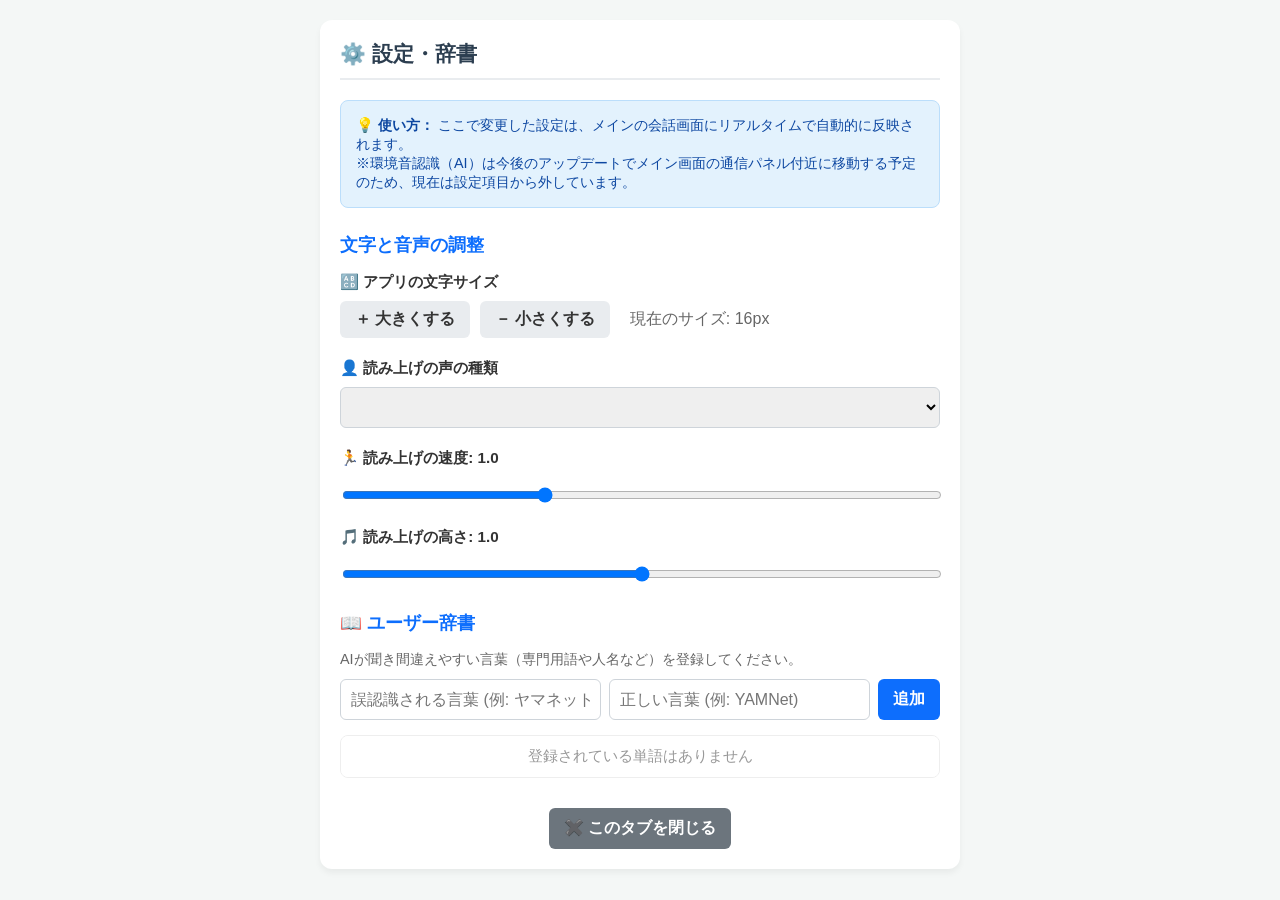
==== settings.html @ 594a6f93 "Add files via upload" ====
<!DOCTYPE html>
<html lang="ja">
<head>
    <meta charset="UTF-8">
    <meta name="viewport" content="width=device-width, initial-scale=1.0, maximum-scale=1.0, user-scalable=no">
    <title>設定・辞書パネル</title>
    <style>
        body { font-family: sans-serif; background-color: #f4f7f6; margin: 0; padding: 20px; color: #333; }
        h1 { font-size: 1.3rem; margin-top: 0; margin-bottom: 20px; color: #2c3e50; border-bottom: 2px solid #e9ecef; padding-bottom: 10px; }
        
        .settings-container { background: white; padding: 20px; border-radius: 12px; box-shadow: 0 4px 6px rgba(0,0,0,0.05); max-width: 600px; margin: 0 auto; }
        
        .info-box { background-color: #e3f2fd; color: #0d47a1; padding: 15px; border-radius: 8px; margin-bottom: 20px; font-size: 0.9em; border: 1px solid #bbdefb; }
        
        .section-title { font-size: 1.1rem; font-weight: bold; color: #0d6efd; margin-top: 25px; margin-bottom: 15px; }
        
        .settings-grid { display: grid; grid-template-columns: 1fr; gap: 20px; margin-bottom: 20px; }
        .settings-item label { font-size: 0.95rem; font-weight: bold; display: block; margin-bottom: 8px; }
        
        input[type="range"] { width: 100%; margin-top: 10px; }
        select, input[type="text"] { width: 100%; box-sizing: border-box; padding: 10px; border: 1px solid #ced4da; border-radius: 6px; font-size: 1em; }
        
        button { background-color: #0d6efd; color: white; border: none; padding: 10px 15px; border-radius: 6px; cursor: pointer; font-size: 1em; font-weight: bold; transition: background-color 0.2s; white-space: nowrap; }
        button:hover { background-color: #0b5ed7; }
        
        .font-btn { background-color: #e9ecef; color: #333; padding: 8px 15px; margin-right: 5px; }
        .font-btn:hover { background-color: #dde2e6; }
        
        .dict-input-row { display: flex; gap: 8px; flex-wrap: wrap; margin-bottom: 15px; }
        .dict-input-row input { flex: 1; min-width: 120px; }
        .dict-list { list-style: none; padding: 0; margin-top: 10px; border: 1px solid #eee; border-radius: 8px; overflow: hidden; }
        .dict-item { display: flex; justify-content: space-between; align-items: center; padding: 10px 15px; border-bottom: 1px solid #eee; font-size: 0.95em; background: white;}
        .dict-item:nth-child(even) { background-color: #fafafa; }
        .dict-item:last-child { border-bottom: none; }
        .dict-delete-btn { background-color: #dc3545; padding: 6px 12px; font-size: 0.85em; border-radius: 6px; }
        .dict-delete-btn:hover { background-color: #c82333; }
        
        /* 環境音トグルデザイン */
        .toggle-switch-label { display: flex; align-items: center; gap: 8px; font-weight: normal; cursor: pointer; }
        .toggle-switch-label input[type="checkbox"] { transform: scale(1.3); cursor: pointer; }
        
        /* 完了メッセージ */
        #saveToast { display: none; background-color: #198754; color: white; text-align: center; padding: 10px; border-radius: 6px; margin-bottom: 20px; font-weight: bold; animation: fadeOut 3s forwards;}
        @keyframes fadeOut { 0% {opacity: 1;} 70% {opacity: 1;} 100% {opacity: 0; display: none;} }
    </style>
</head>
<body>
    <div class="settings-container">
        <h1>⚙️ 設定・辞書</h1>
        
        <div id="saveToast">✅ 設定を保存しました（メイン画面に自動で反映されます）</div>

        <div class="info-box">
            <b>💡 使い方：</b> ここで変更した設定は、メインの会話画面にリアルタイムで自動的に反映されます。<br>
            ※環境音認識（AI）は今後のアップデートでメイン画面の通信パネル付近に移動する予定のため、現在は設定項目から外しています。
        </div>

        <div class="section-title">文字と音声の調整</div>
        <div class="settings-grid">
            <div class="settings-item">
                <label>🔠 アプリの文字サイズ</label>
                <div>
                    <button class="font-btn" onclick="changeFontSize(2)">＋ 大きくする</button>
                    <button class="font-btn" onclick="changeFontSize(-2)">－ 小さくする</button>
                    <span style="margin-left: 10px; color: #666;">現在のサイズ: <span id="currentFontSizeDisplay">16</span>px</span>
                </div>
            </div>

            <div class="settings-item">
                <label for="voiceSelect">👤 読み上げの声の種類</label>
                <select id="voiceSelect"></select>
            </div>

            <div class="settings-item">
                <label for="rateSlider">🏃 読み上げの速度: <span id="rateValue">1.0</span></label>
                <input type="range" id="rateSlider" min="0.5" max="2" value="1" step="0.1">
            </div>

            <div class="settings-item">
                <label for="pitchSlider">🎵 読み上げの高さ: <span id="pitchValue">1.0</span></label>
                <input type="range" id="pitchSlider" min="0" max="2" value="1" step="0.1">
            </div>
        </div>

        <div class="section-title">📖 ユーザー辞書</div>
        <div style="font-size: 0.9em; color: #666; margin-bottom: 10px;">
            AIが聞き間違えやすい言葉（専門用語や人名など）を登録してください。
        </div>
        <div class="dict-input-row">
            <input type="text" id="dictWrong" placeholder="誤認識される言葉 (例: ヤマネット)">
            <input type="text" id="dictCorrect" placeholder="正しい言葉 (例: YAMNet)">
            <button id="addDictBtn">追加</button>
        </div>
        <ul id="dictList" class="dict-list"></ul>
        
        <div style="text-align: center; margin-top: 30px;">
            <button style="background-color: #6c757d;" onclick="window.close()">✖️ このタブを閉じる</button>
        </div>
    </div>

    <script>
        // --- トースト通知 ---
        function showSaveToast() {
            const toast = document.getElementById('saveToast');
            toast.style.display = 'block';
            toast.style.animation = 'none';
            toast.offsetHeight; 
            toast.style.animation = 'fadeOut 3s forwards';
        }

        // --- フォントサイズ ---
        let currentFontSize = parseInt(localStorage.getItem('appFontSize')) || 16;
        document.getElementById('currentFontSizeDisplay').textContent = currentFontSize;
        function changeFontSize(change) {
            currentFontSize += change;
            if(currentFontSize < 12) currentFontSize = 12;
            if(currentFontSize > 32) currentFontSize = 32;
            localStorage.setItem('appFontSize', currentFontSize);
            document.getElementById('currentFontSizeDisplay').textContent = currentFontSize;
            showSaveToast();
        }

        // --- 音声設定 ---
        const synth = window.speechSynthesis;
        const voiceSelect = document.getElementById('voiceSelect');
        const rateSlider = document.getElementById('rateSlider');
        const pitchSlider = document.getElementById('pitchSlider');
        let voices = [];

        function populateVoiceList() {
            voices = synth.getVoices().filter(voice => voice.lang.includes('ja'));
            voiceSelect.innerHTML = '';
            const savedVoiceName = localStorage.getItem('ttsVoice'); 
            let selectedIndex = 0;
            voices.forEach((voice, i) => {
                const option = document.createElement('option');
                option.textContent = voice.name;
                option.value = i;
                if (voice.name === savedVoiceName) selectedIndex = i;
                voiceSelect.appendChild(option);
            });
            if (voices.length > 0) voiceSelect.value = selectedIndex;
        }
        
        populateVoiceList();
        if (speechSynthesis.onvoiceschanged !== undefined) speechSynthesis.onvoiceschanged = populateVoiceList;

        voiceSelect.onchange = () => { 
            if (voices[voiceSelect.value]) {
                localStorage.setItem('ttsVoice', voices[voiceSelect.value].name); 
                showSaveToast();
            }
        };

        if(localStorage.getItem('ttsRate')) {
            rateSlider.value = localStorage.getItem('ttsRate');
            document.getElementById('rateValue').textContent = rateSlider.value;
        }
        rateSlider.oninput = () => { 
            document.getElementById('rateValue').textContent = rateSlider.value; 
            localStorage.setItem('ttsRate', rateSlider.value); 
        };
        rateSlider.onchange = showSaveToast;

        if(localStorage.getItem('ttsPitch')) {
            pitchSlider.value = localStorage.getItem('ttsPitch');
            document.getElementById('pitchValue').textContent = pitchSlider.value;
        }
        pitchSlider.oninput = () => { 
            document.getElementById('pitchValue').textContent = pitchSlider.value; 
            localStorage.setItem('ttsPitch', pitchSlider.value); 
        };
        pitchSlider.onchange = showSaveToast;


        // --- 辞書機能 ---
        let customDictionary = JSON.parse(localStorage.getItem('userDictionary')) || {};
        const dictWrong = document.getElementById('dictWrong');
        const dictCorrect = document.getElementById('dictCorrect');
        const dictList = document.getElementById('dictList');

        function renderDictionary() {
            dictList.innerHTML = '';
            for (const [wrong, correct] of Object.entries(customDictionary)) {
                const li = document.createElement('li');
                li.className = 'dict-item';
                li.innerHTML = `<span><b>${wrong}</b> ➔ ${correct}</span> <button class="dict-delete-btn" onclick="deleteDictWord('${wrong}')">削除</button>`;
                dictList.appendChild(li);
            }
            if(Object.keys(customDictionary).length === 0) {
                dictList.innerHTML = '<li class="dict-item" style="color: #999; justify-content: center;">登録されている単語はありません</li>';
            }
        }

        document.getElementById('addDictBtn').onclick = () => {
            const w = dictWrong.value.trim();
            const c = dictCorrect.value.trim();
            if (w && c) {
                customDictionary[w] = c;
                localStorage.setItem('userDictionary', JSON.stringify(customDictionary));
                renderDictionary();
                dictWrong.value = '';
                dictCorrect.value = '';
                showSaveToast();
            }
        };

        dictCorrect.addEventListener('keypress', (e) => {
            if (e.key === 'Enter') { e.preventDefault(); document.getElementById('addDictBtn').click(); }
        });

        window.deleteDictWord = (wrong) => {
            delete customDictionary[wrong];
            localStorage.setItem('userDictionary', JSON.stringify(customDictionary));
            renderDictionary();
            showSaveToast();
        };

        renderDictionary();

        // --- メイン画面から単語を渡された場合の処理 ---
        // URLの ?addWord=〇〇 を読み取って、入力欄に自動で入れる
        const urlParams = new URLSearchParams(window.location.search);
        const wordToAdd = urlParams.get('addWord');
        if (wordToAdd) {
            dictWrong.value = wordToAdd;
            dictCorrect.focus();
            // URLからクエリパラメータを消してスッキリさせる（リロード時の再追加防止）
            window.history.replaceState({}, document.title, window.location.pathname);
        }
    </script>
</body>
</html>
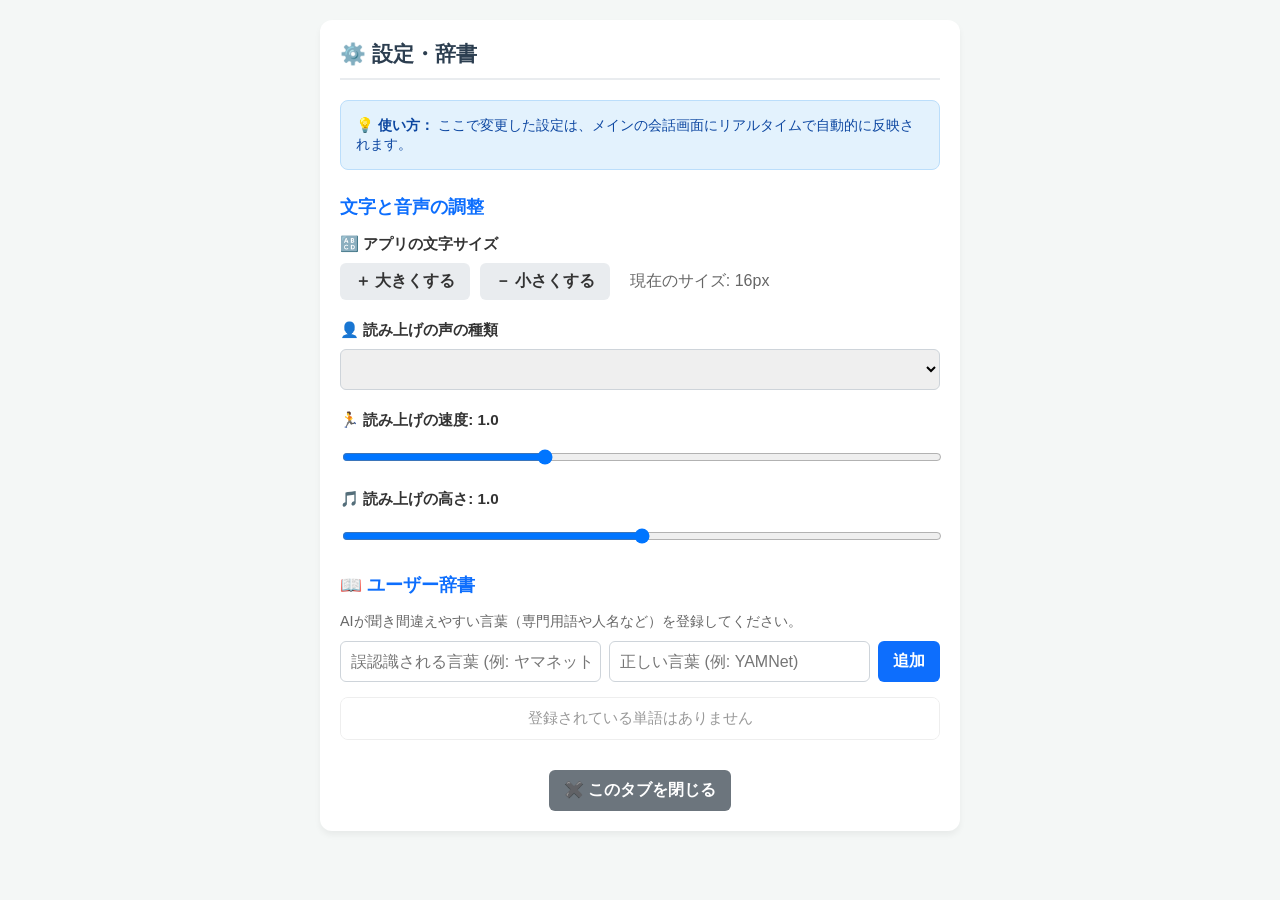
==== commit e37cd58d: "Update settings.html" ====
--- a/settings.html
+++ b/settings.html
@@ -1,3 +1,8 @@
+<!-- ※環境音認識（AI）は今後のアップデートで
+ メイン画面の通信パネル付近に移動する予定のため、
+ 現在は設定項目から外しています。
+ という文言を削除 -->
+
 <!DOCTYPE html>
 <html lang="ja">
 <head>
@@ -52,7 +57,6 @@
 
         <div class="info-box">
             <b>💡 使い方：</b> ここで変更した設定は、メインの会話画面にリアルタイムで自動的に反映されます。<br>
-            ※環境音認識（AI）は今後のアップデートでメイン画面の通信パネル付近に移動する予定のため、現在は設定項目から外しています。
         </div>
 
         <div class="section-title">文字と音声の調整</div>
@@ -230,4 +234,4 @@
         }
     </script>
 </body>
-</html>+</html>
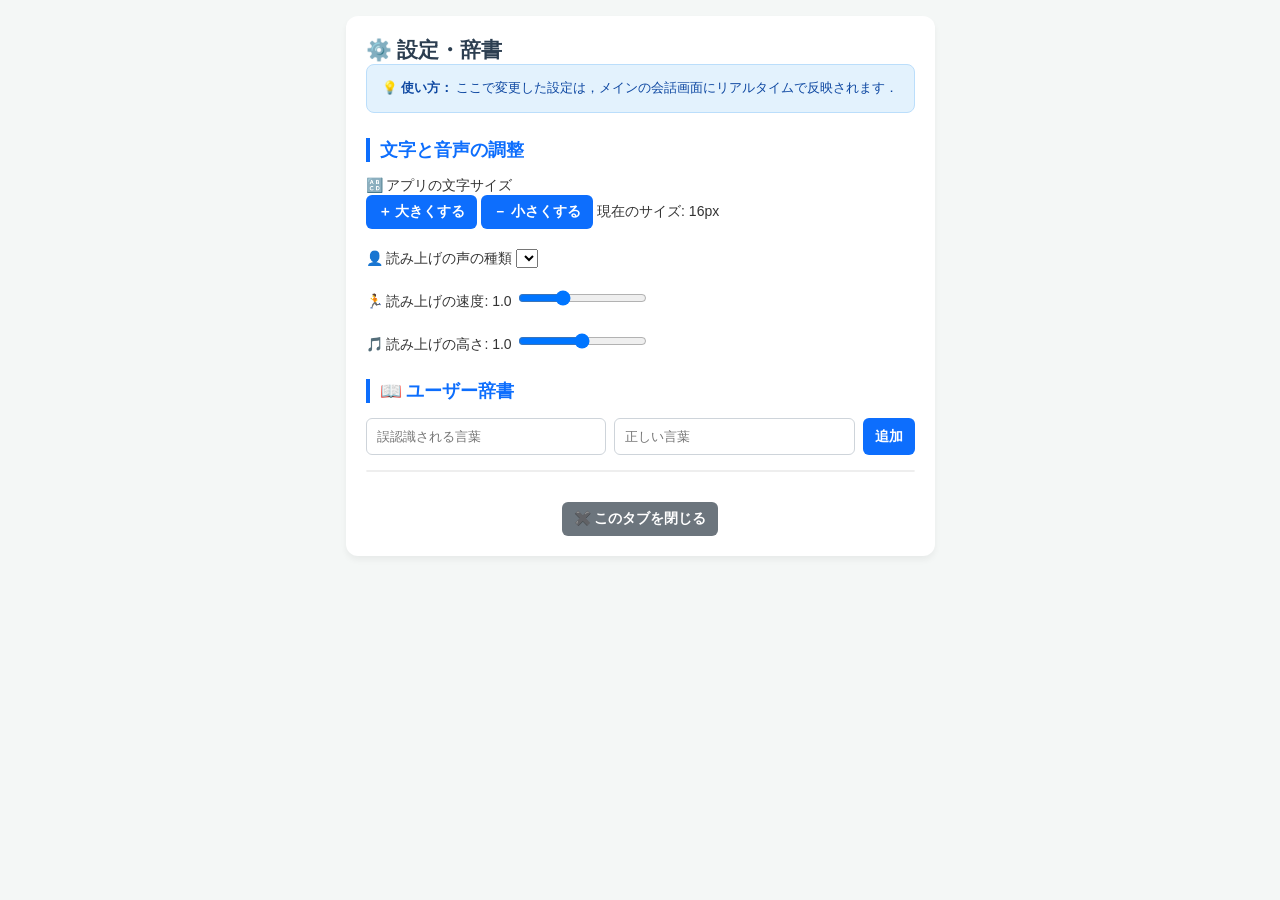
==== commit a801d1cc: "ファイル分割" ====
--- a/settings.html
+++ b/settings.html
@@ -1,237 +1,61 @@
-<!-- ※環境音認識（AI）は今後のアップデートで
- メイン画面の通信パネル付近に移動する予定のため、
- 現在は設定項目から外しています。
- という文言を削除 -->
-
-<!DOCTYPE html>
-<html lang="ja">
-<head>
-    <meta charset="UTF-8">
-    <meta name="viewport" content="width=device-width, initial-scale=1.0, maximum-scale=1.0, user-scalable=no">
-    <title>設定・辞書パネル</title>
-    <style>
-        body { font-family: sans-serif; background-color: #f4f7f6; margin: 0; padding: 20px; color: #333; }
-        h1 { font-size: 1.3rem; margin-top: 0; margin-bottom: 20px; color: #2c3e50; border-bottom: 2px solid #e9ecef; padding-bottom: 10px; }
-        
-        .settings-container { background: white; padding: 20px; border-radius: 12px; box-shadow: 0 4px 6px rgba(0,0,0,0.05); max-width: 600px; margin: 0 auto; }
-        
-        .info-box { background-color: #e3f2fd; color: #0d47a1; padding: 15px; border-radius: 8px; margin-bottom: 20px; font-size: 0.9em; border: 1px solid #bbdefb; }
-        
-        .section-title { font-size: 1.1rem; font-weight: bold; color: #0d6efd; margin-top: 25px; margin-bottom: 15px; }
-        
-        .settings-grid { display: grid; grid-template-columns: 1fr; gap: 20px; margin-bottom: 20px; }
-        .settings-item label { font-size: 0.95rem; font-weight: bold; display: block; margin-bottom: 8px; }
-        
-        input[type="range"] { width: 100%; margin-top: 10px; }
-        select, input[type="text"] { width: 100%; box-sizing: border-box; padding: 10px; border: 1px solid #ced4da; border-radius: 6px; font-size: 1em; }
-        
-        button { background-color: #0d6efd; color: white; border: none; padding: 10px 15px; border-radius: 6px; cursor: pointer; font-size: 1em; font-weight: bold; transition: background-color 0.2s; white-space: nowrap; }
-        button:hover { background-color: #0b5ed7; }
-        
-        .font-btn { background-color: #e9ecef; color: #333; padding: 8px 15px; margin-right: 5px; }
-        .font-btn:hover { background-color: #dde2e6; }
-        
-        .dict-input-row { display: flex; gap: 8px; flex-wrap: wrap; margin-bottom: 15px; }
-        .dict-input-row input { flex: 1; min-width: 120px; }
-        .dict-list { list-style: none; padding: 0; margin-top: 10px; border: 1px solid #eee; border-radius: 8px; overflow: hidden; }
-        .dict-item { display: flex; justify-content: space-between; align-items: center; padding: 10px 15px; border-bottom: 1px solid #eee; font-size: 0.95em; background: white;}
-        .dict-item:nth-child(even) { background-color: #fafafa; }
-        .dict-item:last-child { border-bottom: none; }
-        .dict-delete-btn { background-color: #dc3545; padding: 6px 12px; font-size: 0.85em; border-radius: 6px; }
-        .dict-delete-btn:hover { background-color: #c82333; }
-        
-        /* 環境音トグルデザイン */
-        .toggle-switch-label { display: flex; align-items: center; gap: 8px; font-weight: normal; cursor: pointer; }
-        .toggle-switch-label input[type="checkbox"] { transform: scale(1.3); cursor: pointer; }
-        
-        /* 完了メッセージ */
-        #saveToast { display: none; background-color: #198754; color: white; text-align: center; padding: 10px; border-radius: 6px; margin-bottom: 20px; font-weight: bold; animation: fadeOut 3s forwards;}
-        @keyframes fadeOut { 0% {opacity: 1;} 70% {opacity: 1;} 100% {opacity: 0; display: none;} }
-    </style>
-</head>
-<body>
-    <div class="settings-container">
-        <h1>⚙️ 設定・辞書</h1>
-        
-        <div id="saveToast">✅ 設定を保存しました（メイン画面に自動で反映されます）</div>
-
-        <div class="info-box">
-            <b>💡 使い方：</b> ここで変更した設定は、メインの会話画面にリアルタイムで自動的に反映されます。<br>
-        </div>
-
-        <div class="section-title">文字と音声の調整</div>
-        <div class="settings-grid">
-            <div class="settings-item">
-                <label>🔠 アプリの文字サイズ</label>
-                <div>
-                    <button class="font-btn" onclick="changeFontSize(2)">＋ 大きくする</button>
-                    <button class="font-btn" onclick="changeFontSize(-2)">－ 小さくする</button>
-                    <span style="margin-left: 10px; color: #666;">現在のサイズ: <span id="currentFontSizeDisplay">16</span>px</span>
-                </div>
-            </div>
-
-            <div class="settings-item">
-                <label for="voiceSelect">👤 読み上げの声の種類</label>
-                <select id="voiceSelect"></select>
-            </div>
-
-            <div class="settings-item">
-                <label for="rateSlider">🏃 読み上げの速度: <span id="rateValue">1.0</span></label>
-                <input type="range" id="rateSlider" min="0.5" max="2" value="1" step="0.1">
-            </div>
-
-            <div class="settings-item">
-                <label for="pitchSlider">🎵 読み上げの高さ: <span id="pitchValue">1.0</span></label>
-                <input type="range" id="pitchSlider" min="0" max="2" value="1" step="0.1">
-            </div>
-        </div>
-
-        <div class="section-title">📖 ユーザー辞書</div>
-        <div style="font-size: 0.9em; color: #666; margin-bottom: 10px;">
-            AIが聞き間違えやすい言葉（専門用語や人名など）を登録してください。
-        </div>
-        <div class="dict-input-row">
-            <input type="text" id="dictWrong" placeholder="誤認識される言葉 (例: ヤマネット)">
-            <input type="text" id="dictCorrect" placeholder="正しい言葉 (例: YAMNet)">
-            <button id="addDictBtn">追加</button>
-        </div>
-        <ul id="dictList" class="dict-list"></ul>
-        
-        <div style="text-align: center; margin-top: 30px;">
-            <button style="background-color: #6c757d;" onclick="window.close()">✖️ このタブを閉じる</button>
-        </div>
-    </div>
-
-    <script>
-        // --- トースト通知 ---
-        function showSaveToast() {
-            const toast = document.getElementById('saveToast');
-            toast.style.display = 'block';
-            toast.style.animation = 'none';
-            toast.offsetHeight; 
-            toast.style.animation = 'fadeOut 3s forwards';
-        }
-
-        // --- フォントサイズ ---
-        let currentFontSize = parseInt(localStorage.getItem('appFontSize')) || 16;
-        document.getElementById('currentFontSizeDisplay').textContent = currentFontSize;
-        function changeFontSize(change) {
-            currentFontSize += change;
-            if(currentFontSize < 12) currentFontSize = 12;
-            if(currentFontSize > 32) currentFontSize = 32;
-            localStorage.setItem('appFontSize', currentFontSize);
-            document.getElementById('currentFontSizeDisplay').textContent = currentFontSize;
-            showSaveToast();
-        }
-
-        // --- 音声設定 ---
-        const synth = window.speechSynthesis;
-        const voiceSelect = document.getElementById('voiceSelect');
-        const rateSlider = document.getElementById('rateSlider');
-        const pitchSlider = document.getElementById('pitchSlider');
-        let voices = [];
-
-        function populateVoiceList() {
-            voices = synth.getVoices().filter(voice => voice.lang.includes('ja'));
-            voiceSelect.innerHTML = '';
-            const savedVoiceName = localStorage.getItem('ttsVoice'); 
-            let selectedIndex = 0;
-            voices.forEach((voice, i) => {
-                const option = document.createElement('option');
-                option.textContent = voice.name;
-                option.value = i;
-                if (voice.name === savedVoiceName) selectedIndex = i;
-                voiceSelect.appendChild(option);
-            });
-            if (voices.length > 0) voiceSelect.value = selectedIndex;
-        }
-        
-        populateVoiceList();
-        if (speechSynthesis.onvoiceschanged !== undefined) speechSynthesis.onvoiceschanged = populateVoiceList;
-
-        voiceSelect.onchange = () => { 
-            if (voices[voiceSelect.value]) {
-                localStorage.setItem('ttsVoice', voices[voiceSelect.value].name); 
-                showSaveToast();
-            }
-        };
-
-        if(localStorage.getItem('ttsRate')) {
-            rateSlider.value = localStorage.getItem('ttsRate');
-            document.getElementById('rateValue').textContent = rateSlider.value;
-        }
-        rateSlider.oninput = () => { 
-            document.getElementById('rateValue').textContent = rateSlider.value; 
-            localStorage.setItem('ttsRate', rateSlider.value); 
-        };
-        rateSlider.onchange = showSaveToast;
-
-        if(localStorage.getItem('ttsPitch')) {
-            pitchSlider.value = localStorage.getItem('ttsPitch');
-            document.getElementById('pitchValue').textContent = pitchSlider.value;
-        }
-        pitchSlider.oninput = () => { 
-            document.getElementById('pitchValue').textContent = pitchSlider.value; 
-            localStorage.setItem('ttsPitch', pitchSlider.value); 
-        };
-        pitchSlider.onchange = showSaveToast;
-
-
-        // --- 辞書機能 ---
-        let customDictionary = JSON.parse(localStorage.getItem('userDictionary')) || {};
-        const dictWrong = document.getElementById('dictWrong');
-        const dictCorrect = document.getElementById('dictCorrect');
-        const dictList = document.getElementById('dictList');
-
-        function renderDictionary() {
-            dictList.innerHTML = '';
-            for (const [wrong, correct] of Object.entries(customDictionary)) {
-                const li = document.createElement('li');
-                li.className = 'dict-item';
-                li.innerHTML = `<span><b>${wrong}</b> ➔ ${correct}</span> <button class="dict-delete-btn" onclick="deleteDictWord('${wrong}')">削除</button>`;
-                dictList.appendChild(li);
-            }
-            if(Object.keys(customDictionary).length === 0) {
-                dictList.innerHTML = '<li class="dict-item" style="color: #999; justify-content: center;">登録されている単語はありません</li>';
-            }
-        }
-
-        document.getElementById('addDictBtn').onclick = () => {
-            const w = dictWrong.value.trim();
-            const c = dictCorrect.value.trim();
-            if (w && c) {
-                customDictionary[w] = c;
-                localStorage.setItem('userDictionary', JSON.stringify(customDictionary));
-                renderDictionary();
-                dictWrong.value = '';
-                dictCorrect.value = '';
-                showSaveToast();
-            }
-        };
-
-        dictCorrect.addEventListener('keypress', (e) => {
-            if (e.key === 'Enter') { e.preventDefault(); document.getElementById('addDictBtn').click(); }
-        });
-
-        window.deleteDictWord = (wrong) => {
-            delete customDictionary[wrong];
-            localStorage.setItem('userDictionary', JSON.stringify(customDictionary));
-            renderDictionary();
-            showSaveToast();
-        };
-
-        renderDictionary();
-
-        // --- メイン画面から単語を渡された場合の処理 ---
-        // URLの ?addWord=〇〇 を読み取って、入力欄に自動で入れる
-        const urlParams = new URLSearchParams(window.location.search);
-        const wordToAdd = urlParams.get('addWord');
-        if (wordToAdd) {
-            dictWrong.value = wordToAdd;
-            dictCorrect.focus();
-            // URLからクエリパラメータを消してスッキリさせる（リロード時の再追加防止）
-            window.history.replaceState({}, document.title, window.location.pathname);
-        }
-    </script>
-</body>
-</html>
+<!DOCTYPE html>
+<html lang="ja">
+<head>
+    <meta charset="UTF-8">
+    <meta name="viewport" content="width=device-width, initial-scale=1.0, maximum-scale=1.0, user-scalable=no">
+    <title>設定・辞書パネル</title>
+    <link rel="stylesheet" href="css/style.css">
+</head>
+<body>
+    <div class="settings-container">
+        <h1>⚙️ 設定・辞書</h1>
+        
+        <div id="saveToast">✅ 設定を保存しました</div>
+
+        <div class="info-box">
+            <b>💡 使い方：</b> ここで変更した設定は，メインの会話画面にリアルタイムで反映されます．
+        </div>
+
+        <div class="section-title">文字と音声の調整</div>
+        <div class="settings-grid">
+            <div class="settings-item">
+                <label>🔠 アプリの文字サイズ</label>
+                <div>
+                    <button class="font-btn" id="fontIncreaseBtn">＋ 大きくする</button>
+                    <button class="font-btn" id="fontDecreaseBtn">－ 小さくする</button>
+                    <span class="font-display-text">現在のサイズ: <span id="currentFontSizeDisplay">16</span>px</span>
+                </div>
+            </div>
+
+            <div class="settings-item">
+                <label for="voiceSelect">👤 読み上げの声の種類</label>
+                <select id="voiceSelect"></select>
+            </div>
+
+            <div class="settings-item">
+                <label for="rateSlider">🏃 読み上げの速度: <span id="rateValue">1.0</span></label>
+                <input type="range" id="rateSlider" min="0.5" max="2" value="1" step="0.1">
+            </div>
+
+            <div class="settings-item">
+                <label for="pitchSlider">🎵 読み上げの高さ: <span id="pitchValue">1.0</span></label>
+                <input type="range" id="pitchSlider" min="0" max="2" value="1" step="0.1">
+            </div>
+        </div>
+
+        <div class="section-title">📖 ユーザー辞書</div>
+        <div class="dict-input-row">
+            <input type="text" id="dictWrong" placeholder="誤認識される言葉">
+            <input type="text" id="dictCorrect" placeholder="正しい言葉">
+            <button id="addDictBtn">追加</button>
+        </div>
+        <ul id="dictList" class="dict-list"></ul>
+        
+        <div class="settings-footer">
+            <button class="close-btn" onclick="window.close()">✖️ このタブを閉じる</button>
+        </div>
+    </div>
+
+    <script src="js/settings.js"></script>
+</body>
+</html>
--- a/css/style.css
+++ b/css/style.css
@@ -0,0 +1,59 @@
+/* --- 共通変数 --- */
+:root { --font-size: 14px; }
+
+/* --- 基本スタイル --- */
+body { font-family: sans-serif; background-color: #f4f7f6; margin: 0; padding: 6px; font-size: var(--font-size); color: #333; display: flex; flex-direction: column; height: 100dvh; box-sizing: border-box; overflow: hidden; }
+.header { display: flex; justify-content: space-between; align-items: center; flex-shrink: 0; margin-bottom: 10px; }
+h1 { font-size: 1.3rem; margin: 0; color: #2c3e50; }
+button { background-color: #0d6efd; color: white; border: none; padding: 8px 12px; border-radius: 6px; cursor: pointer; font-size: 1em; font-weight: bold; transition: background-color 0.2s; white-space: nowrap; }
+button:hover { background-color: #0b5ed7; }
+
+/* --- 通信パネル --- */
+.sync-panel { background: #e3f2fd; padding: 10px 12px; border-radius: 8px; border: 1px solid #bbdefb; flex-shrink: 0; width: 230px; box-sizing: border-box; overflow-y: auto; max-height: 100%; }
+.sync-id { font-weight: bold; font-size: 1.1em; letter-spacing: 1px; color: #1565c0; user-select: all; cursor: pointer; }
+.invite-btn { background-color: #6c757d; padding: 4px 8px; font-size: 0.85em; margin-left: 5px; color: white; border: none; border-radius: 4px; }
+#syncStatusSummary { display: block; font-size: 0.85em; color: #555; margin-top: 4px; padding-left: 28px; }
+
+/* --- 会話ノートエリア --- */
+.chat-container { background: white; padding: 13px; border-radius: 12px; box-shadow: 0 4px 6px rgba(0,0,0,0.05); display: flex; flex-direction: column; flex-grow: 1; min-height: 0; }
+.chat-header { display: flex; justify-content: space-between; align-items: center; border-bottom: 2px solid #e9ecef; padding-bottom: 8px; margin-bottom: 10px; flex-wrap: wrap; gap: 5px;}
+.chat-textarea { flex-grow: 1; width: 100%; box-sizing: border-box; padding: 12px; margin-bottom: 5px; border: 1px solid #ced4da; border-radius: 6px; background-color: #f0f4f8; overflow-y: auto; display: flex; flex-direction: column; gap: 8px; }
+
+/* --- 吹き出しデザイン --- */
+.msg-row { display: flex; width: 100%; }
+.msg-row.right { justify-content: flex-end; }
+.msg-row.left { justify-content: flex-start; }
+.msg-wrapper { display: flex; flex-direction: column; max-width: 80%; }
+.msg-name { font-size: 0.75em; color: #666; margin-bottom: 4px; font-weight: bold; }
+.msg-bubble { padding: 6px 10px; border-radius: 16px; box-shadow: 0 1px 2px rgba(0,0,0,0.1); position: relative; }
+.msg-row.right .msg-bubble { border-top-right-radius: 2px; }
+.msg-row.left .msg-bubble { border-top-left-radius: 2px; }
+
+/* --- ハイライト・インジケーター --- */
+.tts-highlight-word { background-color: #ffeb3b; color: #000; font-weight: bold; border-radius: 4px; padding: 2px 2px; border-bottom: 2px solid #fbc02d; }
+.listening-active { background-color: #e8f5e9 !important; color: #2e7d32 !important; border: 2px solid #4caf50 !important; animation: pulse-light 1.5s infinite; }
+@keyframes pulse-light { 0% { box-shadow: 0 0 0 0 rgba(76, 175, 80, 0.4); } 70% { box-shadow: 0 0 0 10px rgba(76, 175, 80, 0); } 100% { box-shadow: 0 0 0 0 rgba(76, 175, 80, 0); } }
+
+/* --- レイアウト構造 --- */
+.main-wrapper { display: flex; flex-direction: row; flex-grow: 1; gap: 15px; min-height: 0; width: 100%; }
+
+@media (max-width: 768px) {
+    .main-wrapper { flex-direction: column; gap: 10px; }
+    .sync-panel { width: 100%; height: auto; }
+    #syncStatusSummary { display: inline; margin-top: 0; padding-left: 8px; }
+}
+
+/* --- 設定画面専用の追加スタイル --- */
+.settings-container { background: white; padding: 20px; border-radius: 12px; max-width: 600px; margin: 10px auto; box-shadow: 0 4px 6px rgba(0,0,0,0.05); }
+.info-box { background-color: #e3f2fd; color: #0d47a1; padding: 15px; border-radius: 8px; margin-bottom: 20px; font-size: 0.9em; border: 1px solid #bbdefb; }
+.section-title { font-size: 1.1rem; font-weight: bold; color: #0d6efd; margin: 25px 0 15px; border-left: 4px solid; padding-left: 10px; }
+.settings-grid { display: flex; flex-direction: column; gap: 20px; }
+.dict-input-row { display: flex; gap: 8px; margin-bottom: 15px; }
+.dict-input-row input { flex: 1; padding: 10px; border: 1px solid #ced4da; border-radius: 6px; }
+.dict-list { list-style: none; padding: 0; border: 1px solid #eee; border-radius: 8px; }
+.dict-item { display: flex; justify-content: space-between; align-items: center; padding: 10px 15px; border-bottom: 1px solid #eee; }
+.dict-item.no-data { color: #999; justify-content: center; }
+.dict-delete-btn { background-color: #dc3545; font-size: 0.85em; }
+#saveToast { display: none; background-color: #198754; color: white; text-align: center; padding: 10px; border-radius: 6px; margin-bottom: 15px; font-weight: bold; }
+.settings-footer { text-align: center; margin-top: 30px; }
+.close-btn { background-color: #6c757d; }
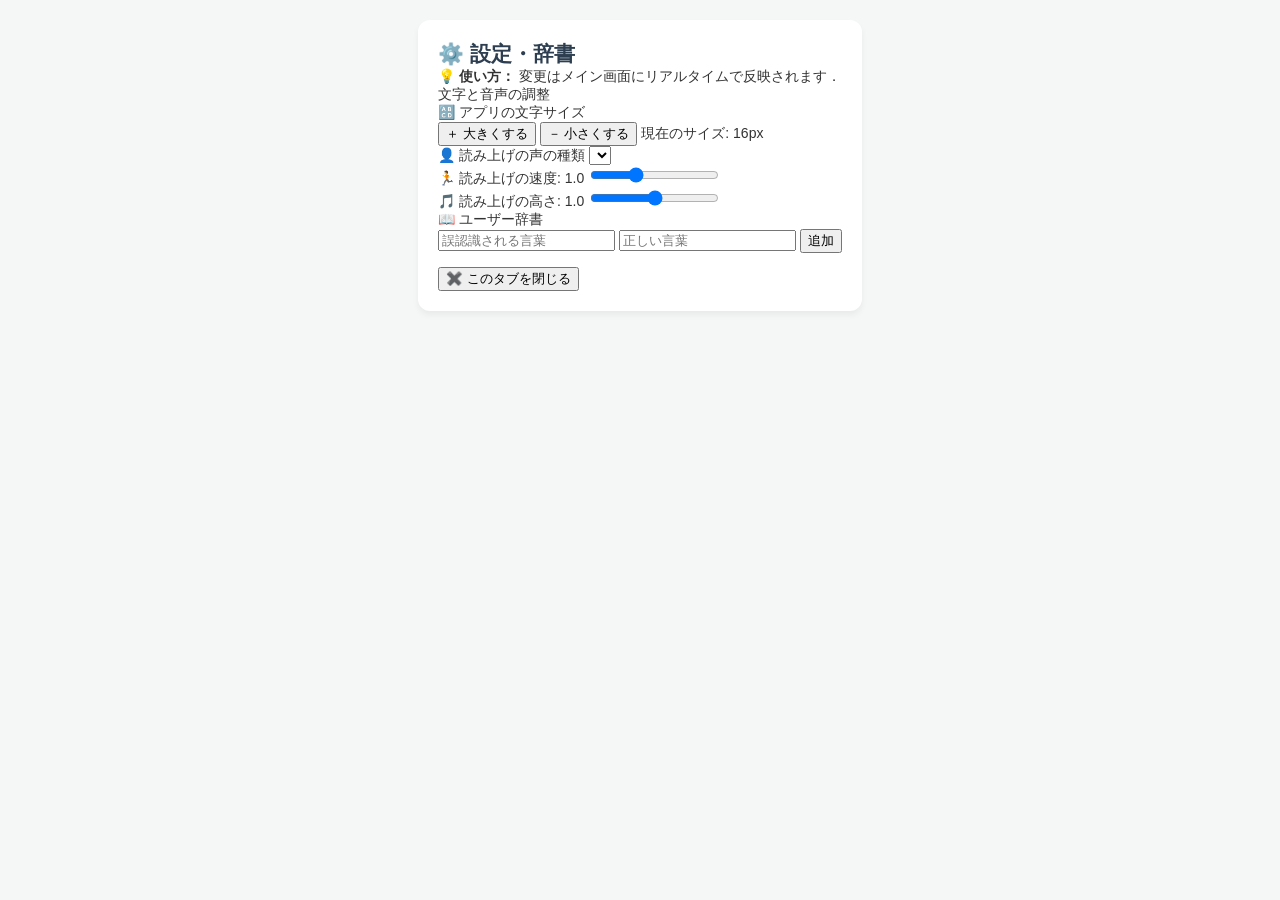
==== commit f6e7ddfd: "ファイル分割" ====
--- a/settings.html
+++ b/settings.html
@@ -6,24 +6,23 @@
     <title>設定・辞書パネル</title>
     <link rel="stylesheet" href="css/style.css">
 </head>
-<body>
+<body class="settings-body">
     <div class="settings-container">
         <h1>⚙️ 設定・辞書</h1>
-        
         <div id="saveToast">✅ 設定を保存しました</div>
 
         <div class="info-box">
-            <b>💡 使い方：</b> ここで変更した設定は，メインの会話画面にリアルタイムで反映されます．
+            <b>💡 使い方：</b> 変更はメイン画面にリアルタイムで反映されます．
         </div>
 
         <div class="section-title">文字と音声の調整</div>
         <div class="settings-grid">
             <div class="settings-item">
                 <label>🔠 アプリの文字サイズ</label>
-                <div>
+                <div class="font-controls">
                     <button class="font-btn" id="fontIncreaseBtn">＋ 大きくする</button>
                     <button class="font-btn" id="fontDecreaseBtn">－ 小さくする</button>
-                    <span class="font-display-text">現在のサイズ: <span id="currentFontSizeDisplay">16</span>px</span>
+                    <span class="font-status">現在のサイズ: <span id="currentFontSizeDisplay">16</span>px</span>
                 </div>
             </div>
 
@@ -55,7 +54,6 @@
             <button class="close-btn" onclick="window.close()">✖️ このタブを閉じる</button>
         </div>
     </div>
-
     <script src="js/settings.js"></script>
 </body>
 </html>
--- a/css/style.css
+++ b/css/style.css
@@ -1,59 +1,54 @@
-/* --- 共通変数 --- */
 :root { --font-size: 14px; }
 
-/* --- 基本スタイル --- */
 body { font-family: sans-serif; background-color: #f4f7f6; margin: 0; padding: 6px; font-size: var(--font-size); color: #333; display: flex; flex-direction: column; height: 100dvh; box-sizing: border-box; overflow: hidden; }
+
+/* ヘッダー */
 .header { display: flex; justify-content: space-between; align-items: center; flex-shrink: 0; margin-bottom: 10px; }
 h1 { font-size: 1.3rem; margin: 0; color: #2c3e50; }
-button { background-color: #0d6efd; color: white; border: none; padding: 8px 12px; border-radius: 6px; cursor: pointer; font-size: 1em; font-weight: bold; transition: background-color 0.2s; white-space: nowrap; }
-button:hover { background-color: #0b5ed7; }
+.settings-link-btn { background-color: #424649; color: white; text-decoration: none; padding: 6px 12px; border-radius: 6px; font-size: 0.85em; font-weight: bold; }
 
-/* --- 通信パネル --- */
-.sync-panel { background: #e3f2fd; padding: 10px 12px; border-radius: 8px; border: 1px solid #bbdefb; flex-shrink: 0; width: 230px; box-sizing: border-box; overflow-y: auto; max-height: 100%; }
-.sync-id { font-weight: bold; font-size: 1.1em; letter-spacing: 1px; color: #1565c0; user-select: all; cursor: pointer; }
-.invite-btn { background-color: #6c757d; padding: 4px 8px; font-size: 0.85em; margin-left: 5px; color: white; border: none; border-radius: 4px; }
-#syncStatusSummary { display: block; font-size: 0.85em; color: #555; margin-top: 4px; padding-left: 28px; }
+/* レイアウト */
+.main-wrapper { display: flex; flex-direction: row; flex-grow: 1; gap: 15px; min-height: 0; width: 100%; }
 
-/* --- 会話ノートエリア --- */
+/* 通信パネル */
+.sync-panel { background: #e3f2fd; padding: 10px 12px; border-radius: 8px; border: 1px solid #bbdefb; flex-shrink: 0; width: 230px; box-sizing: border-box; overflow-y: auto; }
+.sync-id { font-weight: bold; font-size: 1.1em; color: #1565c0; word-break: break-all; margin-bottom: 10px; }
+.invite-btn { background-color: #6c757d; color: white; border: none; padding: 6px 4px; border-radius: 4px; font-size: 0.85em; flex: 1; cursor: pointer; }
+.sync-content { margin-top: 15px; border-top: 1px dashed #bbdefb; padding-top: 15px; }
+.status-text { font-size: 0.8em; color: #555; margin-top: 15px; text-align: center; }
+
+/* チャットエリア */
 .chat-container { background: white; padding: 13px; border-radius: 12px; box-shadow: 0 4px 6px rgba(0,0,0,0.05); display: flex; flex-direction: column; flex-grow: 1; min-height: 0; }
-.chat-header { display: flex; justify-content: space-between; align-items: center; border-bottom: 2px solid #e9ecef; padding-bottom: 8px; margin-bottom: 10px; flex-wrap: wrap; gap: 5px;}
-.chat-textarea { flex-grow: 1; width: 100%; box-sizing: border-box; padding: 12px; margin-bottom: 5px; border: 1px solid #ced4da; border-radius: 6px; background-color: #f0f4f8; overflow-y: auto; display: flex; flex-direction: column; gap: 8px; }
+.chat-header { display: flex; justify-content: space-between; align-items: center; border-bottom: 2px solid #e9ecef; padding-bottom: 8px; margin-bottom: 10px; flex-wrap: wrap; gap: 5px; }
+.header-left { display: flex; align-items: center; gap: 15px; }
+.env-toggle { font-size: 0.85em; background: #fff3e0; padding: 4px 10px; border-radius: 20px; border: 1px solid #ffcc80; color: #e65100; cursor: pointer; }
+.chat-textarea { flex-grow: 1; width: 100%; padding: 12px; background-color: #f0f4f8; border: 1px solid #ced4da; border-radius: 6px; overflow-y: auto; display: flex; flex-direction: column; gap: 8px; }
 
-/* --- 吹き出しデザイン --- */
+/* 吹き出し */
 .msg-row { display: flex; width: 100%; }
 .msg-row.right { justify-content: flex-end; }
 .msg-row.left { justify-content: flex-start; }
 .msg-wrapper { display: flex; flex-direction: column; max-width: 80%; }
 .msg-name { font-size: 0.75em; color: #666; margin-bottom: 4px; font-weight: bold; }
-.msg-bubble { padding: 6px 10px; border-radius: 16px; box-shadow: 0 1px 2px rgba(0,0,0,0.1); position: relative; }
+.msg-bubble { padding: 6px 10px; border-radius: 16px; box-shadow: 0 1px 2px rgba(0,0,0,0.1); }
 .msg-row.right .msg-bubble { border-top-right-radius: 2px; }
 .msg-row.left .msg-bubble { border-top-left-radius: 2px; }
 
-/* --- ハイライト・インジケーター --- */
-.tts-highlight-word { background-color: #ffeb3b; color: #000; font-weight: bold; border-radius: 4px; padding: 2px 2px; border-bottom: 2px solid #fbc02d; }
+/* 入力エリア */
+.input-row { display: flex; gap: 8px; align-items: flex-end; flex-shrink: 0; flex-wrap: wrap; }
+textarea#ttsInput { flex-grow: 1; resize: none; padding: 10px; border-radius: 6px; border: 1px solid #ced4da; font-size: 1em; }
 .listening-active { background-color: #e8f5e9 !important; color: #2e7d32 !important; border: 2px solid #4caf50 !important; animation: pulse-light 1.5s infinite; }
-@keyframes pulse-light { 0% { box-shadow: 0 0 0 0 rgba(76, 175, 80, 0.4); } 70% { box-shadow: 0 0 0 10px rgba(76, 175, 80, 0); } 100% { box-shadow: 0 0 0 0 rgba(76, 175, 80, 0); } }
 
-/* --- レイアウト構造 --- */
-.main-wrapper { display: flex; flex-direction: row; flex-grow: 1; gap: 15px; min-height: 0; width: 100%; }
+/* 設定画面専用 */
+.settings-body { overflow: auto; padding: 20px; }
+.settings-container { background: white; padding: 20px; border-radius: 12px; max-width: 600px; margin: 0 auto; box-shadow: 0 4px 6px rgba(0,0,0,0.05); }
+.dict-item { display: flex; justify-content: space-between; align-items: center; padding: 10px; border-bottom: 1px solid #eee; }
+#saveToast { display: none; background-color: #198754; color: white; padding: 10px; border-radius: 6px; margin-bottom: 15px; text-align: center; }
 
+/* レスポンシブ */
 @media (max-width: 768px) {
-    .main-wrapper { flex-direction: column; gap: 10px; }
-    .sync-panel { width: 100%; height: auto; }
-    #syncStatusSummary { display: inline; margin-top: 0; padding-left: 8px; }
+    .main-wrapper { flex-direction: column; }
+    .sync-panel { width: 100%; }
 }
 
-/* --- 設定画面専用の追加スタイル --- */
-.settings-container { background: white; padding: 20px; border-radius: 12px; max-width: 600px; margin: 10px auto; box-shadow: 0 4px 6px rgba(0,0,0,0.05); }
-.info-box { background-color: #e3f2fd; color: #0d47a1; padding: 15px; border-radius: 8px; margin-bottom: 20px; font-size: 0.9em; border: 1px solid #bbdefb; }
-.section-title { font-size: 1.1rem; font-weight: bold; color: #0d6efd; margin: 25px 0 15px; border-left: 4px solid; padding-left: 10px; }
-.settings-grid { display: flex; flex-direction: column; gap: 20px; }
-.dict-input-row { display: flex; gap: 8px; margin-bottom: 15px; }
-.dict-input-row input { flex: 1; padding: 10px; border: 1px solid #ced4da; border-radius: 6px; }
-.dict-list { list-style: none; padding: 0; border: 1px solid #eee; border-radius: 8px; }
-.dict-item { display: flex; justify-content: space-between; align-items: center; padding: 10px 15px; border-bottom: 1px solid #eee; }
-.dict-item.no-data { color: #999; justify-content: center; }
-.dict-delete-btn { background-color: #dc3545; font-size: 0.85em; }
-#saveToast { display: none; background-color: #198754; color: white; text-align: center; padding: 10px; border-radius: 6px; margin-bottom: 15px; font-weight: bold; }
-.settings-footer { text-align: center; margin-top: 30px; }
-.close-btn { background-color: #6c757d; }+@keyframes pulse-light { 0% { box-shadow: 0 0 0 0 rgba(76, 175, 80, 0.4); } 70% { box-shadow: 0 0 0 10px rgba(76, 175, 80, 0); } 100% { box-shadow: 0 0 0 0 rgba(76, 175, 80, 0); } }
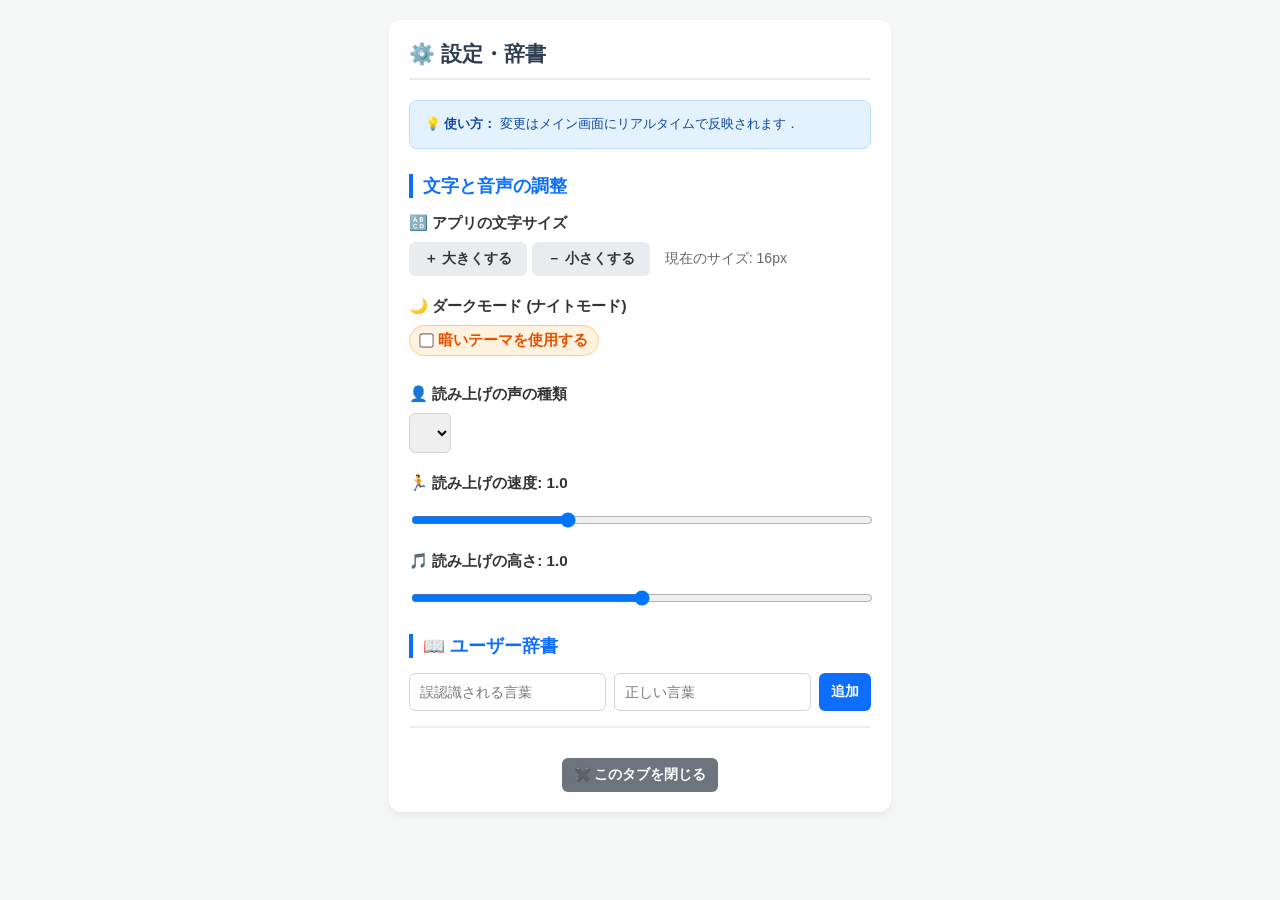
==== commit 83467b06: "ダークモード" ====
--- a/settings.html
+++ b/settings.html
@@ -24,6 +24,13 @@
                     <button class="font-btn" id="fontDecreaseBtn">－ 小さくする</button>
                     <span class="font-status">現在のサイズ: <span id="currentFontSizeDisplay">16</span>px</span>
                 </div>
+            </div>
+
+            <div class="settings-item">
+                <label>🌙 ダークモード (ナイトモード)</label>
+                <label class="env-toggle" style="display: inline-flex;">
+                    <input type="checkbox" id="darkModeToggle"> 暗いテーマを使用する
+                </label>
             </div>
 
             <div class="settings-item">
--- a/css/style.css
+++ b/css/style.css
@@ -1,54 +1,195 @@
+/* =========================================
+   共通変数・リセット
+========================================= */
 :root { --font-size: 14px; }
+body { font-family: sans-serif; background-color: #f4f7f6; -webkit-text-size-adjust: 100%; text-size-adjust: 100%; margin: 0; padding: 6px; font-size: var(--font-size); color: #333; display: flex; flex-direction: column; height: 100dvh; box-sizing: border-box; overflow: hidden; }
 
-body { font-family: sans-serif; background-color: #f4f7f6; margin: 0; padding: 6px; font-size: var(--font-size); color: #333; display: flex; flex-direction: column; height: 100dvh; box-sizing: border-box; overflow: hidden; }
+h1 { font-size: 1.3rem; margin: 0; color: #2c3e50; }
+h2 { font-size: 1.1rem; margin: 0; }
 
-/* ヘッダー */
+/* =========================================
+   共通ボタンデザイン
+========================================= */
+button { background-color: #0d6efd; color: white; border: none; padding: 8px 12px; border-radius: 6px; cursor: pointer; font-size: 1em; font-weight: bold; transition: background-color 0.2s; white-space: nowrap; }
+button:hover { background-color: #0b5ed7; }
+input[type="text"], select { box-sizing: border-box; padding: 10px; border: 1px solid #ced4da; border-radius: 6px; font-size: 1em; }
+
+/* 特殊ボタン色 */
+.action-btn { background-color: #198754; padding: 6px 12px; font-size: 0.85em; }
+.action-btn:hover { background-color: #157347; }
+.clear-btn { background-color: #6c757d; padding: 6px 12px; font-size: 0.85em; }
+.clear-btn:hover { background-color: #5a6268; }
+.stop-btn { background-color: #dc3545; }
+.stop-btn:hover { background-color: #c82333; }
+.wait-btn { background-color: #ff9800; }
+.wait-btn:hover { background-color: #f57c00; }
+.wait-btn.active { background-color: #d32f2f; }
+
+/* =========================================
+   メイン画面レイアウト
+========================================= */
 .header { display: flex; justify-content: space-between; align-items: center; flex-shrink: 0; margin-bottom: 10px; }
-h1 { font-size: 1.3rem; margin: 0; color: #2c3e50; }
-.settings-link-btn { background-color: #424649; color: white; text-decoration: none; padding: 6px 12px; border-radius: 6px; font-size: 0.85em; font-weight: bold; }
-
-/* レイアウト */
+.settings-link-btn { background-color: #424649; color: white; text-decoration: none; padding: 6px 12px; border-radius: 6px; font-size: 0.85em; font-weight: bold; display: inline-block; }
+.settings-link-btn:hover { background-color: #212529; }
 .main-wrapper { display: flex; flex-direction: row; flex-grow: 1; gap: 15px; min-height: 0; width: 100%; }
 
-/* 通信パネル */
-.sync-panel { background: #e3f2fd; padding: 10px 12px; border-radius: 8px; border: 1px solid #bbdefb; flex-shrink: 0; width: 230px; box-sizing: border-box; overflow-y: auto; }
-.sync-id { font-weight: bold; font-size: 1.1em; color: #1565c0; word-break: break-all; margin-bottom: 10px; }
-.invite-btn { background-color: #6c757d; color: white; border: none; padding: 6px 4px; border-radius: 4px; font-size: 0.85em; flex: 1; cursor: pointer; }
+/* =========================================
+   左側：通信パネル
+========================================= */
+.sync-panel { background: #e3f2fd; padding: 10px 12px; border-radius: 8px; border: 1px solid #bbdefb; flex-shrink: 0; width: 230px; box-sizing: border-box; overflow-y: auto; max-height: 100%; }
+.sync-id { font-weight: bold; font-size: 1.1em; letter-spacing: 1px; color: #1565c0; user-select: all; cursor: pointer; margin-bottom: 10px; word-break: break-all; }
+.invite-btn { background-color: #6c757d; padding: 6px 4px; font-size: 0.85em; color: white; border: none; border-radius: 4px; cursor: pointer; flex: 1; margin: 0;}
+.invite-btn:hover { background-color: #5a6268; }
+.sync-summary { line-height: 1.4; cursor: pointer; font-weight: bold; }
+#syncStatusSummary { display: block; font-size: 0.85em; font-weight: normal; color: #555; margin-top: 4px; padding-left: 28px; }
 .sync-content { margin-top: 15px; border-top: 1px dashed #bbdefb; padding-top: 15px; }
-.status-text { font-size: 0.8em; color: #555; margin-top: 15px; text-align: center; }
+.my-id-area { margin-bottom: 15px; }
+.my-id-area .label { font-size: 0.9em; color: #555; }
+.btn-group { display: flex; gap: 5px; }
+.connect-area { display: flex; flex-direction: column; gap: 10px; }
+.connect-area input { width: 100%; padding: 8px; }
+.connect-area button { width: 100%; padding: 10px; font-size: 1em; }
+.status-text { width: 100%; font-size: 0.8em; color: #555; margin-top: 15px; text-align: center; }
+#qrContainer { display: none; width: 100%; margin-top: 10px; padding: 15px; background: white; border-radius: 8px; text-align: center; box-shadow: inset 0 2px 4px rgba(0,0,0,0.05); box-sizing: border-box; }
+.qr-label { font-size: 0.85em; color: #555; font-weight: bold; }
+#qrcode { display: inline-block; margin-top: 10px; padding: 10px; background: white; border: 1px solid #eee; border-radius: 8px; }
 
-/* チャットエリア */
+/* =========================================
+   右側：チャット画面
+========================================= */
 .chat-container { background: white; padding: 13px; border-radius: 12px; box-shadow: 0 4px 6px rgba(0,0,0,0.05); display: flex; flex-direction: column; flex-grow: 1; min-height: 0; }
-.chat-header { display: flex; justify-content: space-between; align-items: center; border-bottom: 2px solid #e9ecef; padding-bottom: 8px; margin-bottom: 10px; flex-wrap: wrap; gap: 5px; }
-.header-left { display: flex; align-items: center; gap: 15px; }
-.env-toggle { font-size: 0.85em; background: #fff3e0; padding: 4px 10px; border-radius: 20px; border: 1px solid #ffcc80; color: #e65100; cursor: pointer; }
-.chat-textarea { flex-grow: 1; width: 100%; padding: 12px; background-color: #f0f4f8; border: 1px solid #ced4da; border-radius: 6px; overflow-y: auto; display: flex; flex-direction: column; gap: 8px; }
+.chat-header { display: flex; justify-content: space-between; align-items: center; border-bottom: 2px solid #e9ecef; padding-bottom: 8px; margin-bottom: 10px; flex-shrink: 0; flex-wrap: wrap; gap: 5px;}
+.header-left { display: flex; align-items: center; gap: 15px; flex-wrap: wrap; }
+.header-right { display: flex; gap: 8px; }
+.env-toggle { font-size: 0.85em; background: #fff3e0; padding: 4px 10px; border-radius: 20px; border: 1px solid #ffcc80; color: #e65100; cursor: pointer; display: flex; align-items: center; gap: 5px; }
+.env-toggle input[type="checkbox"] { transform: scale(1.1); margin: 0; }
 
-/* 吹き出し */
+.chat-textarea { flex-grow: 1; width: 100%; box-sizing: border-box; padding: 12px; margin-bottom: 5px; border: 1px solid #ced4da; border-radius: 6px; font-size: 1em; background-color: #f0f4f8; overflow-y: auto; display: flex; flex-direction: column; gap: 8px; }
+.chat-textarea:empty:before { content: attr(data-placeholder); color: #999; pointer-events: none; }
+
+/* 吹き出しデザイン */
 .msg-row { display: flex; width: 100%; }
 .msg-row.right { justify-content: flex-end; }
 .msg-row.left { justify-content: flex-start; }
 .msg-wrapper { display: flex; flex-direction: column; max-width: 80%; }
+.msg-row.right .msg-wrapper { align-items: flex-end; }
+.msg-row.left .msg-wrapper { align-items: flex-start; }
 .msg-name { font-size: 0.75em; color: #666; margin-bottom: 4px; font-weight: bold; }
-.msg-bubble { padding: 6px 10px; border-radius: 16px; box-shadow: 0 1px 2px rgba(0,0,0,0.1); }
+.msg-bubble { padding: 6px 10px; border-radius: 16px; box-shadow: 0 1px 2px rgba(0,0,0,0.1); position: relative; }
 .msg-row.right .msg-bubble { border-top-right-radius: 2px; }
 .msg-row.left .msg-bubble { border-top-left-radius: 2px; }
+.msg-text { white-space: pre-wrap; word-wrap: break-word; display: block; color: #333; }
 
-/* 入力エリア */
+/* 下部入力エリア */
+.meter-container { display: flex; align-items: center; gap: 10px; margin: 5px 0 10px 0; flex-shrink: 0; }
+.meter-label { font-size: 0.85em; font-weight: bold; color: #555; white-space: nowrap; }
+.meter-bar-bg { flex-grow: 1; height: 8px; background: #e9ecef; border-radius: 4px; overflow: hidden; box-shadow: inset 0 1px 2px rgba(0,0,0,0.1); }
+.meter-bar-fill { height: 100%; width: 0%; background: #4caf50; transition: width 0.05s linear, background-color 0.2s; }
 .input-row { display: flex; gap: 8px; align-items: flex-end; flex-shrink: 0; flex-wrap: wrap; }
-textarea#ttsInput { flex-grow: 1; resize: none; padding: 10px; border-radius: 6px; border: 1px solid #ced4da; font-size: 1em; }
+.input-row input[type="text"], .input-row textarea { flex-grow: 1; margin-bottom: 0; min-width: 150px; }
+textarea#ttsInput { resize: none; padding: 10px; border: 1px solid #ced4da; border-radius: 6px; font-size: 1em; line-height: 1.4; box-sizing: border-box; overflow-y: hidden; font-family: inherit; }
+
+/* 状態・アニメーション */
 .listening-active { background-color: #e8f5e9 !important; color: #2e7d32 !important; border: 2px solid #4caf50 !important; animation: pulse-light 1.5s infinite; }
+@keyframes pulse-light { 0% { box-shadow: 0 0 0 0 rgba(76, 175, 80, 0.4); } 70% { box-shadow: 0 0 0 10px rgba(76, 175, 80, 0); } 100% { box-shadow: 0 0 0 0 rgba(76, 175, 80, 0); } }
+.tts-highlight-word { background-color: #ffeb3b; color: #000; font-weight: bold; border-radius: 4px; padding: 2px 2px; border-bottom: 2px solid #fbc02d; box-shadow: 0 1px 2px rgba(0,0,0,0.1); }
+#sttInterim { min-height: 1.5em; color: #0d6efd; font-weight: bold; font-size: 0.9em; flex-shrink: 0; margin-top: 5px; }
+.typing-indicator { display: none; background-color: #ff9800; color: white; font-weight: bold; padding: 10px 15px; border-radius: 8px; margin-bottom: 10px; text-align: center; box-shadow: 0 4px 6px rgba(0,0,0,0.1); animation: pulse 1.5s infinite; }
+@keyframes pulse { 0% { opacity: 1; } 50% { opacity: 0.8; } 100% { opacity: 1; } }
+.caption-bar { display: none; background-color: #e3f2fd; color: #0d47a1; padding: 8px 15px; border-radius: 6px; margin-bottom: 10px; font-weight: bold; text-align: center; border: 2px solid #90caf9; box-shadow: 0 2px 4px rgba(0,0,0,0.1); animation: fadeInOut 3s forwards; }
+@keyframes fadeInOut { 0% { opacity: 0; transform: translateY(-5px); } 10% { opacity: 1; transform: translateY(0); } 80% { opacity: 1; transform: translateY(0); } 100% { opacity: 0; transform: translateY(-5px); } }
+#selectionPopup { display: none; position: absolute; background-color: #212529; color: white; padding: 6px 12px; border-radius: 6px; box-shadow: 0 4px 8px rgba(0,0,0,0.2); cursor: pointer; font-size: 0.85em; font-weight: bold; z-index: 1000; }
+#selectionPopup:hover { background-color: #424649; }
+#selectionPopup::after { content: ''; position: absolute; top: 100%; left: 50%; transform: translateX(-50%); border-width: 6px; border-style: solid; border-color: #212529 transparent transparent transparent; }
 
-/* 設定画面専用 */
+/* =========================================
+   設定画面 (settings.html) 専用スタイル
+========================================= */
 .settings-body { overflow: auto; padding: 20px; }
-.settings-container { background: white; padding: 20px; border-radius: 12px; max-width: 600px; margin: 0 auto; box-shadow: 0 4px 6px rgba(0,0,0,0.05); }
-.dict-item { display: flex; justify-content: space-between; align-items: center; padding: 10px; border-bottom: 1px solid #eee; }
-#saveToast { display: none; background-color: #198754; color: white; padding: 10px; border-radius: 6px; margin-bottom: 15px; text-align: center; }
+.settings-container { background: white; padding: 20px; border-radius: 12px; box-shadow: 0 4px 6px rgba(0,0,0,0.05); max-width: 600px; margin: 0 auto; }
+.settings-container h1 { font-size: 1.3rem; margin-top: 0; margin-bottom: 20px; color: #2c3e50; border-bottom: 2px solid #e9ecef; padding-bottom: 10px; }
+.info-box { background-color: #e3f2fd; color: #0d47a1; padding: 15px; border-radius: 8px; margin-bottom: 20px; font-size: 0.9em; border: 1px solid #bbdefb; }
+.section-title { font-size: 1.1rem; font-weight: bold; color: #0d6efd; margin-top: 25px; margin-bottom: 15px; border-left: 4px solid #0d6efd; padding-left: 10px; }
+.settings-grid { display: grid; grid-template-columns: 1fr; gap: 20px; margin-bottom: 20px; }
+.settings-item label { font-size: 0.95rem; font-weight: bold; display: block; margin-bottom: 8px; }
+.settings-item input[type="range"] { width: 100%; margin-top: 10px; }
+.font-controls { display: flex; align-items: center; flex-wrap: wrap; gap: 5px; }
+.font-btn { background-color: #e9ecef; color: #333; padding: 8px 15px; }
+.font-btn:hover { background-color: #dde2e6; }
+.font-status { margin-left: 10px; color: #666; }
+.dict-input-row { display: flex; gap: 8px; flex-wrap: wrap; margin-bottom: 15px; }
+.dict-input-row input { flex: 1; min-width: 120px; }
+.dict-list { list-style: none; padding: 0; margin-top: 10px; border: 1px solid #eee; border-radius: 8px; overflow: hidden; }
+.dict-item { display: flex; justify-content: space-between; align-items: center; padding: 10px 15px; border-bottom: 1px solid #eee; font-size: 0.95em; background: white;}
+.dict-item:nth-child(even) { background-color: #fafafa; }
+.dict-item:last-child { border-bottom: none; }
+.dict-delete-btn { background-color: #dc3545; padding: 6px 12px; font-size: 0.85em; border-radius: 6px; }
+.dict-delete-btn:hover { background-color: #c82333; }
+#saveToast { display: none; background-color: #198754; color: white; text-align: center; padding: 10px; border-radius: 6px; margin-bottom: 20px; font-weight: bold; animation: fadeOut 3s forwards; }
+@keyframes fadeOut { 0% {opacity: 1;} 70% {opacity: 1;} 100% {opacity: 0; display: none;} }
+.settings-footer { text-align: center; margin-top: 30px; }
+.close-btn { background-color: #6c757d; }
+.close-btn:hover { background-color: #5a6268; }
 
-/* レスポンシブ */
+/* =========================================
+   レスポンシブ (スマホ向け)
+========================================= */
+/* --- ドロワー用要素（PCでは隠す） --- */
+.mobile-menu-btn { display: none; background-color: #6c757d; padding: 6px 10px; margin-right: 10px; font-size: 0.9em; }
+.drawer-overlay { display: none; }
+
+/* =========================================
+   レスポンシブ (スマホ向け)
+========================================= */
 @media (max-width: 768px) {
-    .main-wrapper { flex-direction: column; }
-    .sync-panel { width: 100%; }
+    .main-wrapper { flex-direction: column; gap: 10px; }
+    
+    /* ヘッダーの調整 */
+    .mobile-menu-btn { display: inline-block; }
+    h1 { font-size: 1.1rem; flex-grow: 1; }
+    
+    /* ★変更: 通信パネルを左からスライドするドロワーに変更 */
+    .sync-panel { 
+        position: fixed; top: 0; left: -320px; width: 280px; height: 100dvh; 
+        z-index: 2000; background: #e3f2fd; border-radius: 0; margin: 0;
+        transition: left 0.3s ease; box-shadow: 2px 0 8px rgba(0,0,0,0.2);
+    }
+    .sync-panel.active { left: 0; }
+    
+    /* 背景を暗くするオーバーレイ */
+    .drawer-overlay {
+        position: fixed; top: 0; left: 0; width: 100%; height: 100%;
+        background: rgba(0,0,0,0.5); z-index: 1999; display: block; 
+        opacity: 0; pointer-events: none; transition: opacity 0.3s ease;
+    }
+    .drawer-overlay.active { opacity: 1; pointer-events: auto; }
+    
+    #syncStatusSummary { display: block; margin-top: 4px; padding-left: 28px; }
+}
+@media (max-width: 500px) {
+    h1 { font-size: 1.1rem; }
+    button { padding: 10px 12px; }
+    .header { flex-direction: row; align-items: center; justify-content: space-between; }
+    .chat-textarea { line-height: 1.35; }
 }
 
-@keyframes pulse-light { 0% { box-shadow: 0 0 0 0 rgba(76, 175, 80, 0.4); } 70% { box-shadow: 0 0 0 10px rgba(76, 175, 80, 0); } 100% { box-shadow: 0 0 0 0 rgba(76, 175, 80, 0); } }+/* =========================================
+   🌙 ダークモード用スタイル
+========================================= */
+body.dark-mode { background-color: #121212; color: #e0e0e0; }
+body.dark-mode h1, body.dark-mode h2 { color: #ffffff; }
+body.dark-mode .chat-container, body.dark-mode .settings-container, body.dark-mode #qrContainer, body.dark-mode #qrcode { background-color: #1e1e1e; box-shadow: none; border: 1px solid #333; }
+body.dark-mode .sync-panel { background-color: #1a1a1a; border-color: #333; }
+body.dark-mode .chat-textarea { background-color: #2d2d2d; border-color: #444; color: #e0e0e0; }
+body.dark-mode .sync-id { color: #64b5f6; }
+body.dark-mode .env-toggle { background: #3e2723; border-color: #5d4037; color: #ffb74d; }
+body.dark-mode input[type="text"], body.dark-mode select, body.dark-mode textarea#ttsInput { background-color: #333; color: #fff; border-color: #555; }
+body.dark-mode .info-box { background-color: #0d47a1; color: #e3f2fd; border-color: #1565c0; }
+body.dark-mode .dict-item { background: #1e1e1e; border-color: #333; }
+body.dark-mode .dict-item:nth-child(even) { background-color: #252525; }
+
+/* ダークモード時の吹き出しの文字色は、読みやすさのために濃い色を維持 */
+body.dark-mode .msg-text { color: #212529; }
+body.dark-mode .msg-name { color: #aaa; }
+/* 吹き出しの背景色が眩しすぎないように少し彩度を落とす */
+body.dark-mode .msg-bubble { filter: brightness(0.9) contrast(1.1); }
